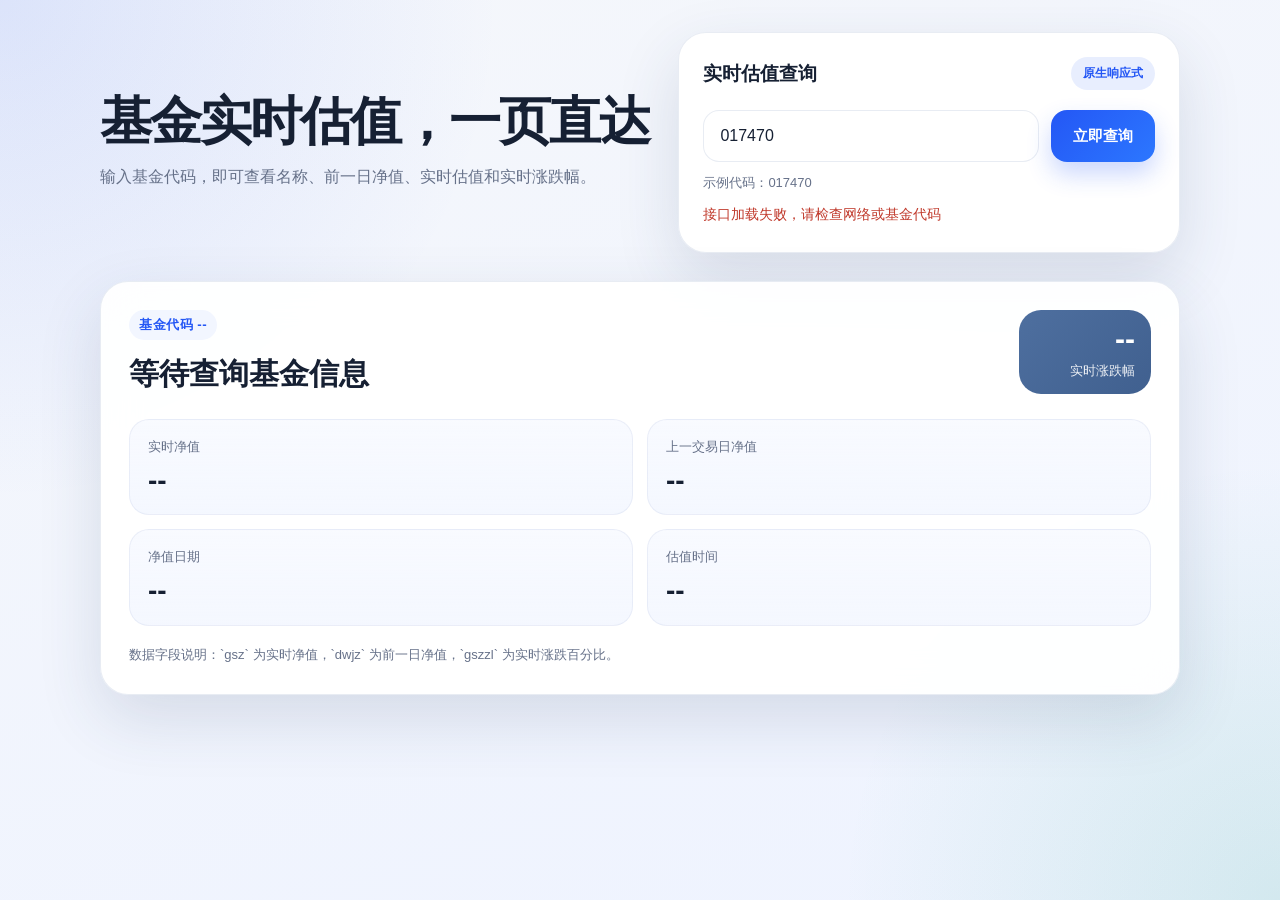
==== index.html @ 4433b3a1 "first commit" ====
<!DOCTYPE html>
<html lang="zh-CN">

<head>
  <meta charset="UTF-8">
  <meta name="viewport" content="width=device-width, initial-scale=1.0, viewport-fit=cover">
  <title>基金实时估值</title>
  <style>
    :root {
      --bg-start: #f5f7fb;
      --bg-end: #eef3ff;
      --card-bg: rgba(255, 255, 255, 0.94);
      --text-main: #162033;
      --text-sub: #667189;
      --border: rgba(130, 150, 190, 0.18);
      --shadow: 0 24px 64px rgba(42, 63, 102, 0.14);
      --rise: #dc3e3e;
      --fall: #0f9d7a;
      --neutral: #40608f;
      --accent: #2457f5;
      --accent-soft: rgba(36, 87, 245, 0.1);
    }

    * {
      box-sizing: border-box;
    }

    body {
      margin: 0;
      min-height: 100vh;
      font-family: "PingFang SC", "Hiragino Sans GB", "Microsoft YaHei", sans-serif;
      color: var(--text-main);
      background:
        radial-gradient(circle at top left, rgba(36, 87, 245, 0.12), transparent 32%),
        radial-gradient(circle at bottom right, rgba(15, 157, 122, 0.12), transparent 28%),
        linear-gradient(160deg, var(--bg-start), var(--bg-end));
    }

    .page {
      width: min(100%, 1120px);
      margin: 0 auto;
      padding: 32px 20px 48px;
    }

    .hero {
      display: grid;
      gap: 24px;
      align-items: center;
      grid-template-columns: 1.05fr 0.95fr;
    }

    .hero-copy h1 {
      margin: 0 0 14px;
      font-size: clamp(30px, 5vw, 52px);
      line-height: 1.08;
      letter-spacing: -0.04em;
    }

    .hero-copy p {
      margin: 0;
      max-width: 560px;
      font-size: 16px;
      line-height: 1.8;
      color: var(--text-sub);
    }

    .panel {
      background: var(--card-bg);
      border: 1px solid var(--border);
      border-radius: 28px;
      box-shadow: var(--shadow);
      backdrop-filter: blur(18px);
    }

    .search-panel {
      padding: 24px;
    }

    .search-header {
      display: flex;
      justify-content: space-between;
      gap: 12px;
      margin-bottom: 20px;
      align-items: center;
    }

    .search-header strong {
      display: block;
      font-size: 19px;
    }

    .search-header span {
      color: var(--text-sub);
      font-size: 13px;
    }

    .badge {
      padding: 8px 12px;
      border-radius: 999px;
      background: var(--accent-soft);
      color: var(--accent);
      font-size: 12px;
      font-weight: 600;
      white-space: nowrap;
    }

    .search-box {
      display: grid;
      grid-template-columns: minmax(0, 1fr) auto;
      gap: 12px;
    }

    .search-box input {
      width: 100%;
      height: 52px;
      padding: 0 16px;
      border-radius: 16px;
      border: 1px solid var(--border);
      background: #fff;
      font-size: 16px;
      color: var(--text-main);
      outline: none;
      transition: border-color 0.2s ease, box-shadow 0.2s ease;
    }

    .search-box input:focus {
      border-color: rgba(36, 87, 245, 0.5);
      box-shadow: 0 0 0 4px rgba(36, 87, 245, 0.08);
    }

    .search-box button {
      height: 52px;
      padding: 0 22px;
      border: 0;
      border-radius: 16px;
      background: linear-gradient(135deg, #2457f5, #2c77ff);
      color: #fff;
      font-size: 15px;
      font-weight: 600;
      cursor: pointer;
      transition: transform 0.2s ease, box-shadow 0.2s ease, opacity 0.2s ease;
      box-shadow: 0 12px 24px rgba(36, 87, 245, 0.24);
    }

    .search-box button:hover {
      transform: translateY(-1px);
    }

    .search-box button:disabled {
      opacity: 0.7;
      cursor: wait;
      transform: none;
    }

    .hint-row {
      display: flex;
      justify-content: space-between;
      gap: 10px;
      margin-top: 12px;
      font-size: 13px;
      color: var(--text-sub);
      flex-wrap: wrap;
    }

    .quote-card {
      margin-top: 28px;
      padding: 28px;
    }

    .quote-top {
      display: flex;
      justify-content: space-between;
      gap: 16px;
      align-items: flex-start;
      margin-bottom: 24px;
    }

    .fund-meta small {
      display: inline-block;
      padding: 6px 10px;
      border-radius: 999px;
      background: #f2f6ff;
      color: var(--accent);
      font-weight: 600;
      letter-spacing: 0.04em;
    }

    .fund-meta h2 {
      margin: 14px 0 0;
      font-size: clamp(22px, 4vw, 30px);
      line-height: 1.35;
    }

    .change-pill {
      min-width: 132px;
      padding: 14px 16px;
      border-radius: 22px;
      text-align: right;
      color: #fff;
      background: var(--neutral);
    }

    .change-pill strong {
      display: block;
      font-size: 30px;
      line-height: 1;
    }

    .change-pill span {
      display: block;
      margin-top: 8px;
      font-size: 13px;
      opacity: 0.9;
    }

    .metrics {
      display: grid;
      grid-template-columns: repeat(2, minmax(0, 1fr));
      gap: 14px;
    }

    .metric {
      padding: 18px;
      border-radius: 20px;
      background: linear-gradient(180deg, rgba(248, 250, 255, 0.96), rgba(242, 246, 255, 0.82));
      border: 1px solid rgba(151, 170, 208, 0.15);
    }

    .metric span {
      display: block;
      margin-bottom: 10px;
      font-size: 13px;
      color: var(--text-sub);
    }

    .metric strong {
      font-size: clamp(22px, 3vw, 28px);
      line-height: 1.1;
    }

    .footer-note {
      margin-top: 18px;
      font-size: 13px;
      color: var(--text-sub);
      line-height: 1.7;
    }

    .status {
      min-height: 22px;
      margin-top: 14px;
      font-size: 14px;
      color: var(--text-sub);
    }

    .status.error {
      color: #c0392b;
    }

    .rise {
      background: linear-gradient(135deg, #ff6a4d, #dc3e3e);
    }

    .fall {
      background: linear-gradient(135deg, #12b886, #0f9d7a);
    }

    .neutral {
      background: linear-gradient(135deg, #4e6f9f, #40608f);
    }

    @media (max-width: 860px) {
      .page {
        padding: 22px 16px 36px;
      }

      .hero {
        grid-template-columns: 1fr;
      }

      .search-panel,
      .quote-card {
        border-radius: 24px;
      }
    }

    @media (max-width: 560px) {

      .search-panel,
      .quote-card {
        padding: 18px;
      }

      .search-box {
        grid-template-columns: 1fr;
      }

      .search-box button {
        width: 100%;
      }

      .quote-top,
      .metrics {
        grid-template-columns: 1fr;
        display: grid;
      }

      .change-pill {
        min-width: auto;
        text-align: left;
      }

      .hint-row {
        font-size: 12px;
      }
    }
  </style>
</head>

<body>
  <main class="page">
    <section class="hero">
      <div class="hero-copy">
        <h1>基金实时估值，一页直达</h1>
        <p>输入基金代码，即可查看名称、前一日净值、实时估值和实时涨跌幅。</p>
      </div>

      <div class="panel search-panel">
        <div class="search-header">
          <div>
            <strong>实时估值查询</strong>
            <!-- <span>支持东方财富 JSONP 接口格式</span> -->
          </div>
          <div class="badge">原生响应式</div>
        </div>

        <form id="fund-form" class="search-box">
          <input id="fund-code" name="fund-code" type="text" inputmode="numeric" maxlength="6" placeholder="请输入 6 位基金代码"
            value="017470" autocomplete="off">
          <button id="query-btn" type="submit">立即查询</button>
        </form>

        <div class="hint-row">
          <span>示例代码：017470</span>
          <!-- <span>移动端与桌面端自适应布局</span> -->
        </div>

        <div id="status" class="status">页面已就绪，点击“立即查询”获取估值。</div>
      </div>
    </section>

    <section class="panel quote-card">
      <div class="quote-top">
        <div class="fund-meta">
          <small id="fund-code-label">基金代码 --</small>
          <h2 id="fund-name">等待查询基金信息</h2>
        </div>
        <div id="change-pill" class="change-pill neutral">
          <strong id="fund-rate">--</strong>
          <span>实时涨跌幅</span>
        </div>
      </div>

      <div class="metrics">
        <div class="metric">
          <span>实时净值</span>
          <strong id="fund-gsz">--</strong>
        </div>
        <div class="metric">
          <span>上一交易日净值</span>
          <strong id="fund-dwjz">--</strong>
        </div>
        <div class="metric">
          <span>净值日期</span>
          <strong id="fund-jzrq">--</strong>
        </div>
        <div class="metric">
          <span>估值时间</span>
          <strong id="fund-gztime">--</strong>
        </div>
      </div>

      <div class="footer-note">
        数据字段说明：`gsz` 为实时净值，`dwjz` 为前一日净值，`gszzl` 为实时涨跌百分比。
      </div>
    </section>
  </main>

  <script>
    (function () {
      var apiBase = "https://fundgz.1234567.com.cn/js/";
      var form = document.getElementById("fund-form");
      var fundCodeInput = document.getElementById("fund-code");
      var queryBtn = document.getElementById("query-btn");
      var statusEl = document.getElementById("status");
      var codeLabelEl = document.getElementById("fund-code-label");
      var nameEl = document.getElementById("fund-name");
      var rateEl = document.getElementById("fund-rate");
      var gszEl = document.getElementById("fund-gsz");
      var dwjzEl = document.getElementById("fund-dwjz");
      var jzrqEl = document.getElementById("fund-jzrq");
      var gztimeEl = document.getElementById("fund-gztime");
      var changePillEl = document.getElementById("change-pill");

      function setLoading(isLoading, text) {
        queryBtn.disabled = isLoading;
        queryBtn.textContent = isLoading ? "查询中..." : "立即查询";
        statusEl.className = "status";
        statusEl.textContent = text || "";
      }

      function setError(message) {
        statusEl.className = "status error";
        statusEl.textContent = message;
      }

      function formatRate(value) {
        var num = Number(value);
        if (!isFinite(num)) {
          return "--";
        }
        var sign = num > 0 ? "+" : "";
        return sign + num.toFixed(2) + "%";
      }

      function setTrend(rateValue) {
        var num = Number(rateValue);
        changePillEl.className = "change-pill neutral";
        if (num > 0) {
          changePillEl.className = "change-pill rise";
        } else if (num < 0) {
          changePillEl.className = "change-pill fall";
        }
      }

      function renderFund(data) {
        codeLabelEl.textContent = "基金代码 " + (data.fundcode || "--");
        nameEl.textContent = data.name || "暂无基金名称";
        rateEl.textContent = formatRate(data.gszzl);
        gszEl.textContent = data.gsz || "--";
        dwjzEl.textContent = data.dwjz || "--";
        jzrqEl.textContent = data.jzrq || "--";
        gztimeEl.textContent = data.gztime || "--";
        setTrend(data.gszzl);
      }

      var activeScript = null;
      var activeTimeoutId = null;
      var pendingResolve = null;
      var pendingReject = null;

      function cleanupPending() {
        if (activeTimeoutId) {
          clearTimeout(activeTimeoutId);
          activeTimeoutId = null;
        }
        if (activeScript && activeScript.parentNode) {
          activeScript.parentNode.removeChild(activeScript);
        }
        activeScript = null;
        pendingResolve = null;
        pendingReject = null;
      }

      window.jsonpgz = function (payload) {
        if (typeof pendingResolve === "function") {
          var resolve = pendingResolve;
          cleanupPending();
          resolve(payload || {});
        }
      };

      function fetchFundInfo(code) {
        return new Promise(function (resolve, reject) {
          var script = document.createElement("script");

          if (typeof pendingReject === "function") {
            pendingReject(new Error("上一次请求已取消"));
          }
          cleanupPending();

          pendingResolve = resolve;
          pendingReject = reject;
          activeScript = script;

          activeTimeoutId = window.setTimeout(function () {
            cleanupPending();
            reject(new Error("请求超时，请稍后重试"));
          }, 12000);

          script.onerror = function () {
            cleanupPending();
            reject(new Error("接口加载失败，请检查网络或基金代码"));
          };

          script.src = apiBase + encodeURIComponent(code) + ".js?rt=" + Date.now();
          document.body.appendChild(script);
        });
      }

      async function handleQuery(code) {
        if (!/^\d{6}$/.test(code)) {
          setError("请输入 6 位基金代码");
          return;
        }

        setLoading(true, "正在拉取基金实时估值...");

        try {
          var data = await fetchFundInfo(code);
          if (!data || !data.fundcode) {
            throw new Error("未获取到有效基金数据");
          }
          renderFund(data);
          setLoading(false, "查询成功，数据已更新。");
        } catch (error) {
          setLoading(false, "");
          setError(error.message || "查询失败，请稍后再试");
        }
      }

      form.addEventListener("submit", function (event) {
        event.preventDefault();
        handleQuery(fundCodeInput.value.trim());
      });

      handleQuery(fundCodeInput.value.trim());
    })();
  </script>
</body>

</html>
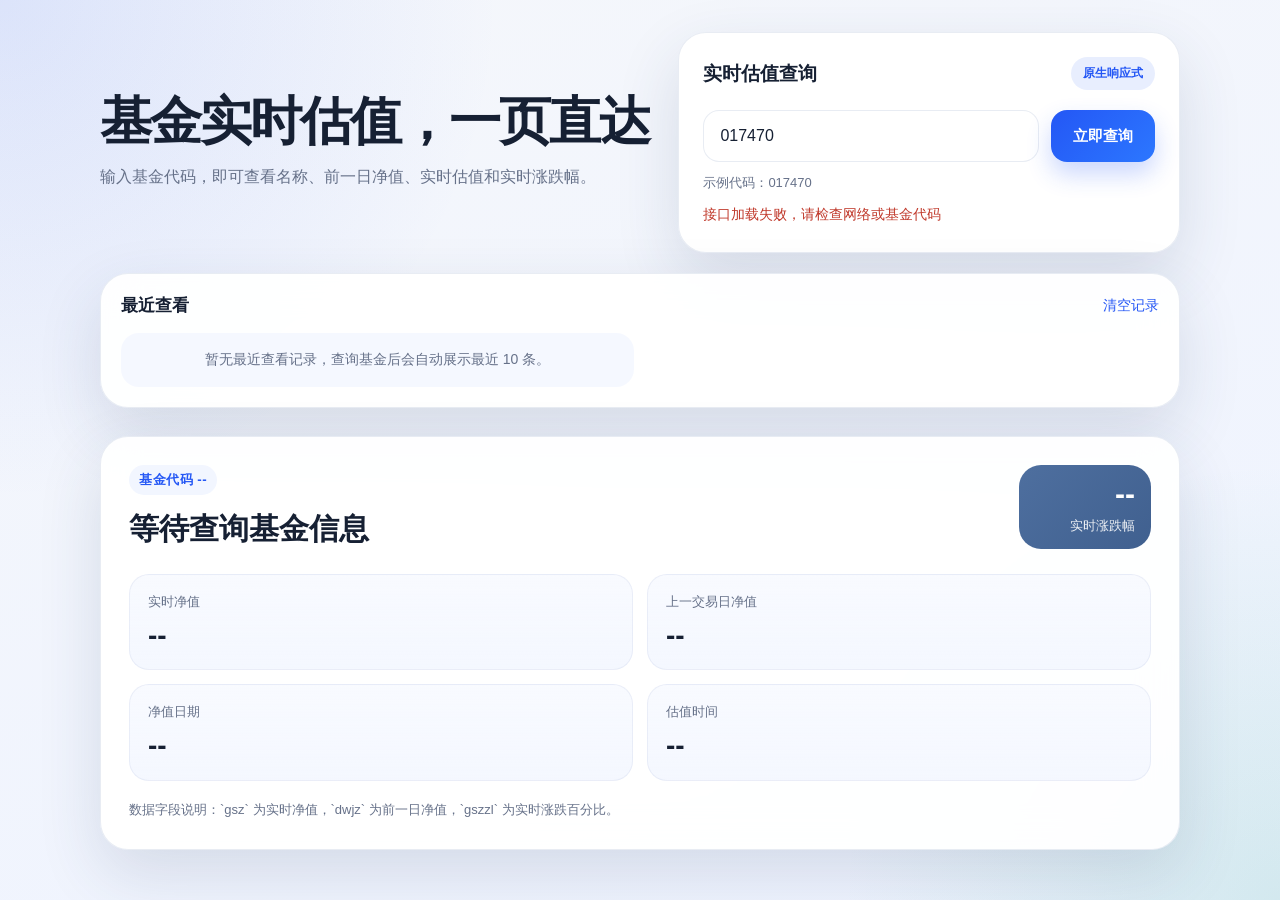
==== commit cd5f0953: "feat: add recent fund search history" ====
--- a/index.html
+++ b/index.html
@@ -256,6 +256,89 @@
       color: #c0392b;
     }
 
+    .history-card {
+      margin-top: 20px;
+      padding: 20px;
+    }
+
+    .history-head {
+      display: flex;
+      justify-content: space-between;
+      align-items: center;
+      gap: 12px;
+      margin-bottom: 16px;
+    }
+
+    .history-head strong {
+      font-size: 17px;
+    }
+
+    .history-head button {
+      border: 0;
+      background: transparent;
+      color: var(--accent);
+      font-size: 14px;
+      cursor: pointer;
+      padding: 0;
+    }
+
+    .history-list {
+      display: grid;
+      grid-template-columns: repeat(2, minmax(0, 1fr));
+      gap: 12px;
+    }
+
+    .history-item {
+      width: 100%;
+      padding: 14px 16px;
+      border: 1px solid rgba(151, 170, 208, 0.18);
+      border-radius: 18px;
+      background: linear-gradient(180deg, rgba(248, 250, 255, 0.96), rgba(242, 246, 255, 0.84));
+      text-align: left;
+      cursor: pointer;
+      transition: transform 0.2s ease, border-color 0.2s ease, box-shadow 0.2s ease;
+    }
+
+    .history-item:hover {
+      transform: translateY(-1px);
+      border-color: rgba(36, 87, 245, 0.22);
+      box-shadow: 0 12px 24px rgba(42, 63, 102, 0.08);
+    }
+
+    .history-item-code,
+    .history-item-name,
+    .history-item-meta {
+      display: block;
+    }
+
+    .history-item-code {
+      font-size: 13px;
+      font-weight: 600;
+      color: var(--accent);
+    }
+
+    .history-item-name {
+      margin-top: 8px;
+      font-size: 14px;
+      line-height: 1.5;
+      color: var(--text-main);
+    }
+
+    .history-item-meta {
+      margin-top: 10px;
+      font-size: 12px;
+      color: var(--text-sub);
+    }
+
+    .history-empty {
+      padding: 18px;
+      border-radius: 18px;
+      background: rgba(242, 246, 255, 0.72);
+      color: var(--text-sub);
+      font-size: 14px;
+      text-align: center;
+    }
+
     .rise {
       background: linear-gradient(135deg, #ff6a4d, #dc3e3e);
     }
@@ -302,6 +385,10 @@
       .metrics {
         grid-template-columns: 1fr;
         display: grid;
+      }
+
+      .history-list {
+        grid-template-columns: 1fr;
       }
 
       .change-pill {
@@ -346,6 +433,14 @@
 
         <div id="status" class="status">页面已就绪，点击“立即查询”获取估值。</div>
       </div>
+    </section>
+
+    <section class="panel history-card">
+      <div class="history-head">
+        <strong>最近查看</strong>
+        <button id="clear-history-btn" type="button">清空记录</button>
+      </div>
+      <div id="history-list" class="history-list"></div>
     </section>
 
     <section class="panel quote-card">
@@ -391,6 +486,8 @@
       var form = document.getElementById("fund-form");
       var fundCodeInput = document.getElementById("fund-code");
       var queryBtn = document.getElementById("query-btn");
+      var historyListEl = document.getElementById("history-list");
+      var clearHistoryBtn = document.getElementById("clear-history-btn");
       var statusEl = document.getElementById("status");
       var codeLabelEl = document.getElementById("fund-code-label");
       var nameEl = document.getElementById("fund-name");
@@ -400,6 +497,64 @@
       var jzrqEl = document.getElementById("fund-jzrq");
       var gztimeEl = document.getElementById("fund-gztime");
       var changePillEl = document.getElementById("change-pill");
+      var storageKey = "fund_recent_history_v1";
+      var historyLimit = 10;
+
+      function readHistory() {
+        try {
+          var raw = window.localStorage.getItem(storageKey);
+          var parsed = raw ? JSON.parse(raw) : [];
+          return Array.isArray(parsed) ? parsed : [];
+        } catch (error) {
+          return [];
+        }
+      }
+
+      function writeHistory(history) {
+        try {
+          window.localStorage.setItem(storageKey, JSON.stringify(history));
+        } catch (error) {
+          // 忽略本地存储异常，避免影响主流程
+        }
+      }
+
+      function renderHistory() {
+        var history = readHistory();
+
+        if (!history.length) {
+          historyListEl.innerHTML = '<div class="history-empty">暂无最近查看记录，查询基金后会自动展示最近 10 条。</div>';
+          return;
+        }
+
+        historyListEl.innerHTML = history.map(function (item) {
+          var rateText = formatRate(item.gszzl);
+          var viewedAt = item.viewedAt || "";
+          return ''
+            + '<button class="history-item" type="button" data-code="' + item.fundcode + '">'
+            + '<span class="history-item-code">基金代码 ' + item.fundcode + '</span>'
+            + '<span class="history-item-name">' + (item.name || "暂无基金名称") + '</span>'
+            + '<span class="history-item-meta">最新估值 ' + (item.gsz || "--") + ' / 涨跌幅 ' + rateText + '</span>'
+            + '<span class="history-item-meta">查看时间 ' + viewedAt + '</span>'
+            + '</button>';
+        }).join("");
+      }
+
+      function saveHistory(data) {
+        var history = readHistory().filter(function (item) {
+          return item.fundcode !== data.fundcode;
+        });
+
+        history.unshift({
+          fundcode: data.fundcode,
+          name: data.name || "",
+          gsz: data.gsz || "",
+          gszzl: data.gszzl || "",
+          viewedAt: data.gztime || new Date().toLocaleString()
+        });
+
+        writeHistory(history.slice(0, historyLimit));
+        renderHistory();
+      }
 
       function setLoading(isLoading, text) {
         queryBtn.disabled = isLoading;
@@ -511,6 +666,7 @@
             throw new Error("未获取到有效基金数据");
           }
           renderFund(data);
+          saveHistory(data);
           setLoading(false, "查询成功，数据已更新。");
         } catch (error) {
           setLoading(false, "");
@@ -523,9 +679,27 @@
         handleQuery(fundCodeInput.value.trim());
       });
 
+      historyListEl.addEventListener("click", function (event) {
+        var target = event.target.closest("[data-code]");
+        if (!target) {
+          return;
+        }
+        var code = target.getAttribute("data-code") || "";
+        fundCodeInput.value = code;
+        handleQuery(code);
+      });
+
+      clearHistoryBtn.addEventListener("click", function () {
+        writeHistory([]);
+        renderHistory();
+        statusEl.className = "status";
+        statusEl.textContent = "最近查看记录已清空。";
+      });
+
+      renderHistory();
       handleQuery(fundCodeInput.value.trim());
     })();
   </script>
 </body>
 
-</html>+</html>
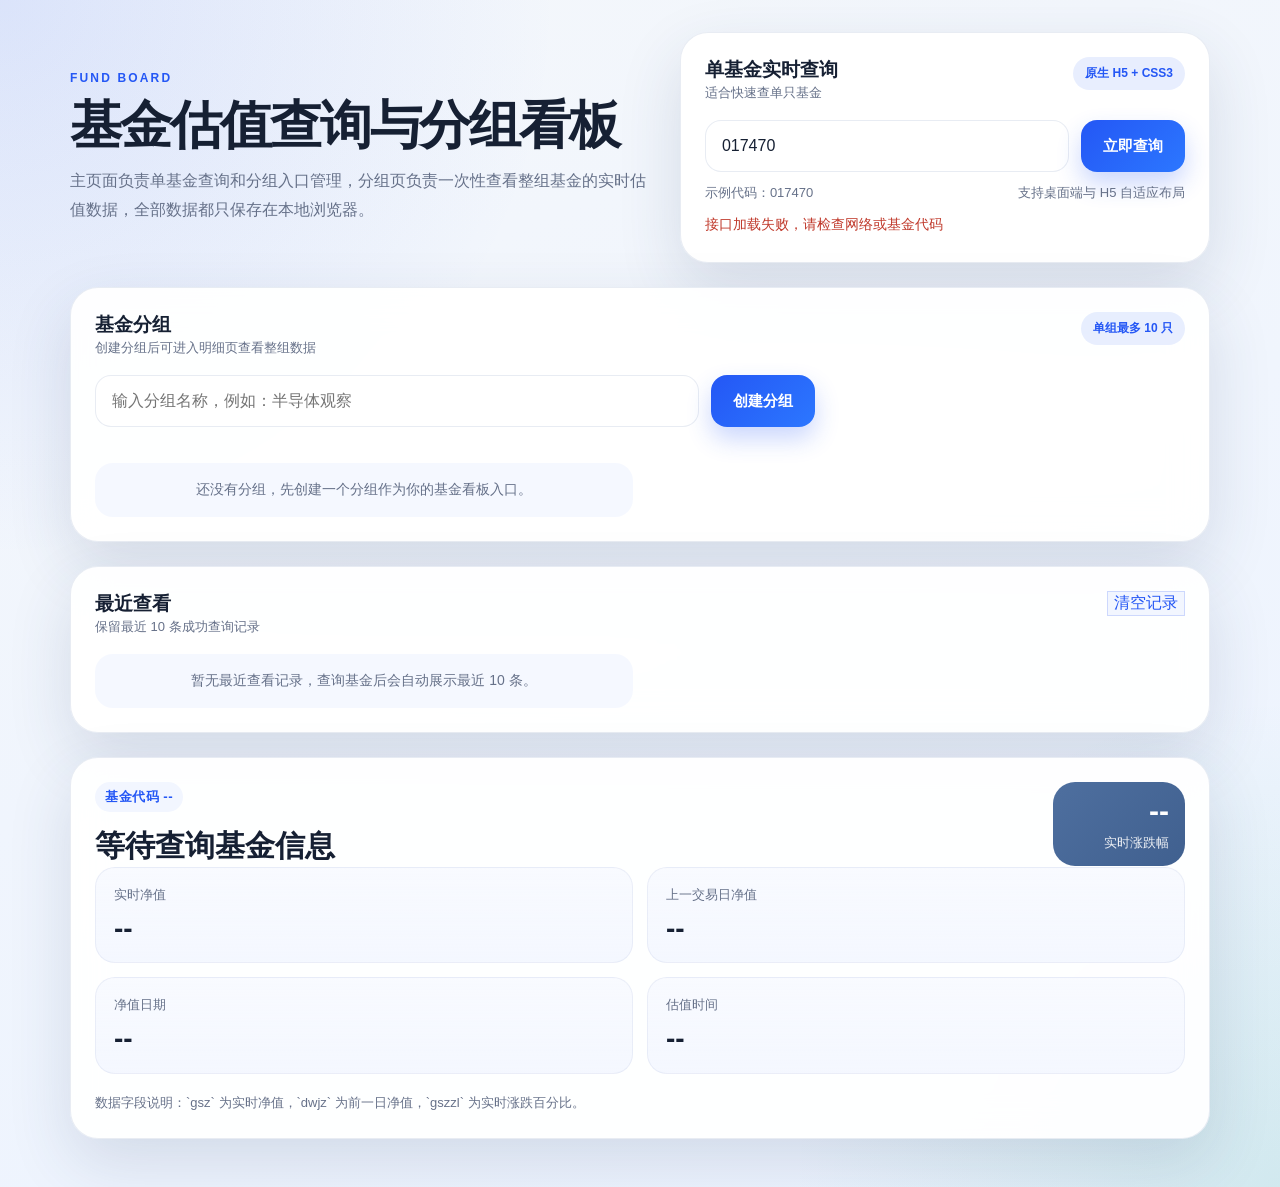
==== commit bab202d4: "feat: add local fund group pages" ====
--- a/index.html
+++ b/index.html
@@ -1,444 +1,68 @@
 <!DOCTYPE html>
 <html lang="zh-CN">
-
 <head>
   <meta charset="UTF-8">
   <meta name="viewport" content="width=device-width, initial-scale=1.0, viewport-fit=cover">
   <title>基金实时估值</title>
-  <style>
-    :root {
-      --bg-start: #f5f7fb;
-      --bg-end: #eef3ff;
-      --card-bg: rgba(255, 255, 255, 0.94);
-      --text-main: #162033;
-      --text-sub: #667189;
-      --border: rgba(130, 150, 190, 0.18);
-      --shadow: 0 24px 64px rgba(42, 63, 102, 0.14);
-      --rise: #dc3e3e;
-      --fall: #0f9d7a;
-      --neutral: #40608f;
-      --accent: #2457f5;
-      --accent-soft: rgba(36, 87, 245, 0.1);
-    }
-
-    * {
-      box-sizing: border-box;
-    }
-
-    body {
-      margin: 0;
-      min-height: 100vh;
-      font-family: "PingFang SC", "Hiragino Sans GB", "Microsoft YaHei", sans-serif;
-      color: var(--text-main);
-      background:
-        radial-gradient(circle at top left, rgba(36, 87, 245, 0.12), transparent 32%),
-        radial-gradient(circle at bottom right, rgba(15, 157, 122, 0.12), transparent 28%),
-        linear-gradient(160deg, var(--bg-start), var(--bg-end));
-    }
-
-    .page {
-      width: min(100%, 1120px);
-      margin: 0 auto;
-      padding: 32px 20px 48px;
-    }
-
-    .hero {
-      display: grid;
-      gap: 24px;
-      align-items: center;
-      grid-template-columns: 1.05fr 0.95fr;
-    }
-
-    .hero-copy h1 {
-      margin: 0 0 14px;
-      font-size: clamp(30px, 5vw, 52px);
-      line-height: 1.08;
-      letter-spacing: -0.04em;
-    }
-
-    .hero-copy p {
-      margin: 0;
-      max-width: 560px;
-      font-size: 16px;
-      line-height: 1.8;
-      color: var(--text-sub);
-    }
-
-    .panel {
-      background: var(--card-bg);
-      border: 1px solid var(--border);
-      border-radius: 28px;
-      box-shadow: var(--shadow);
-      backdrop-filter: blur(18px);
-    }
-
-    .search-panel {
-      padding: 24px;
-    }
-
-    .search-header {
-      display: flex;
-      justify-content: space-between;
-      gap: 12px;
-      margin-bottom: 20px;
-      align-items: center;
-    }
-
-    .search-header strong {
-      display: block;
-      font-size: 19px;
-    }
-
-    .search-header span {
-      color: var(--text-sub);
-      font-size: 13px;
-    }
-
-    .badge {
-      padding: 8px 12px;
-      border-radius: 999px;
-      background: var(--accent-soft);
-      color: var(--accent);
-      font-size: 12px;
-      font-weight: 600;
-      white-space: nowrap;
-    }
-
-    .search-box {
-      display: grid;
-      grid-template-columns: minmax(0, 1fr) auto;
-      gap: 12px;
-    }
-
-    .search-box input {
-      width: 100%;
-      height: 52px;
-      padding: 0 16px;
-      border-radius: 16px;
-      border: 1px solid var(--border);
-      background: #fff;
-      font-size: 16px;
-      color: var(--text-main);
-      outline: none;
-      transition: border-color 0.2s ease, box-shadow 0.2s ease;
-    }
-
-    .search-box input:focus {
-      border-color: rgba(36, 87, 245, 0.5);
-      box-shadow: 0 0 0 4px rgba(36, 87, 245, 0.08);
-    }
-
-    .search-box button {
-      height: 52px;
-      padding: 0 22px;
-      border: 0;
-      border-radius: 16px;
-      background: linear-gradient(135deg, #2457f5, #2c77ff);
-      color: #fff;
-      font-size: 15px;
-      font-weight: 600;
-      cursor: pointer;
-      transition: transform 0.2s ease, box-shadow 0.2s ease, opacity 0.2s ease;
-      box-shadow: 0 12px 24px rgba(36, 87, 245, 0.24);
-    }
-
-    .search-box button:hover {
-      transform: translateY(-1px);
-    }
-
-    .search-box button:disabled {
-      opacity: 0.7;
-      cursor: wait;
-      transform: none;
-    }
-
-    .hint-row {
-      display: flex;
-      justify-content: space-between;
-      gap: 10px;
-      margin-top: 12px;
-      font-size: 13px;
-      color: var(--text-sub);
-      flex-wrap: wrap;
-    }
-
-    .quote-card {
-      margin-top: 28px;
-      padding: 28px;
-    }
-
-    .quote-top {
-      display: flex;
-      justify-content: space-between;
-      gap: 16px;
-      align-items: flex-start;
-      margin-bottom: 24px;
-    }
-
-    .fund-meta small {
-      display: inline-block;
-      padding: 6px 10px;
-      border-radius: 999px;
-      background: #f2f6ff;
-      color: var(--accent);
-      font-weight: 600;
-      letter-spacing: 0.04em;
-    }
-
-    .fund-meta h2 {
-      margin: 14px 0 0;
-      font-size: clamp(22px, 4vw, 30px);
-      line-height: 1.35;
-    }
-
-    .change-pill {
-      min-width: 132px;
-      padding: 14px 16px;
-      border-radius: 22px;
-      text-align: right;
-      color: #fff;
-      background: var(--neutral);
-    }
-
-    .change-pill strong {
-      display: block;
-      font-size: 30px;
-      line-height: 1;
-    }
-
-    .change-pill span {
-      display: block;
-      margin-top: 8px;
-      font-size: 13px;
-      opacity: 0.9;
-    }
-
-    .metrics {
-      display: grid;
-      grid-template-columns: repeat(2, minmax(0, 1fr));
-      gap: 14px;
-    }
-
-    .metric {
-      padding: 18px;
-      border-radius: 20px;
-      background: linear-gradient(180deg, rgba(248, 250, 255, 0.96), rgba(242, 246, 255, 0.82));
-      border: 1px solid rgba(151, 170, 208, 0.15);
-    }
-
-    .metric span {
-      display: block;
-      margin-bottom: 10px;
-      font-size: 13px;
-      color: var(--text-sub);
-    }
-
-    .metric strong {
-      font-size: clamp(22px, 3vw, 28px);
-      line-height: 1.1;
-    }
-
-    .footer-note {
-      margin-top: 18px;
-      font-size: 13px;
-      color: var(--text-sub);
-      line-height: 1.7;
-    }
-
-    .status {
-      min-height: 22px;
-      margin-top: 14px;
-      font-size: 14px;
-      color: var(--text-sub);
-    }
-
-    .status.error {
-      color: #c0392b;
-    }
-
-    .history-card {
-      margin-top: 20px;
-      padding: 20px;
-    }
-
-    .history-head {
-      display: flex;
-      justify-content: space-between;
-      align-items: center;
-      gap: 12px;
-      margin-bottom: 16px;
-    }
-
-    .history-head strong {
-      font-size: 17px;
-    }
-
-    .history-head button {
-      border: 0;
-      background: transparent;
-      color: var(--accent);
-      font-size: 14px;
-      cursor: pointer;
-      padding: 0;
-    }
-
-    .history-list {
-      display: grid;
-      grid-template-columns: repeat(2, minmax(0, 1fr));
-      gap: 12px;
-    }
-
-    .history-item {
-      width: 100%;
-      padding: 14px 16px;
-      border: 1px solid rgba(151, 170, 208, 0.18);
-      border-radius: 18px;
-      background: linear-gradient(180deg, rgba(248, 250, 255, 0.96), rgba(242, 246, 255, 0.84));
-      text-align: left;
-      cursor: pointer;
-      transition: transform 0.2s ease, border-color 0.2s ease, box-shadow 0.2s ease;
-    }
-
-    .history-item:hover {
-      transform: translateY(-1px);
-      border-color: rgba(36, 87, 245, 0.22);
-      box-shadow: 0 12px 24px rgba(42, 63, 102, 0.08);
-    }
-
-    .history-item-code,
-    .history-item-name,
-    .history-item-meta {
-      display: block;
-    }
-
-    .history-item-code {
-      font-size: 13px;
-      font-weight: 600;
-      color: var(--accent);
-    }
-
-    .history-item-name {
-      margin-top: 8px;
-      font-size: 14px;
-      line-height: 1.5;
-      color: var(--text-main);
-    }
-
-    .history-item-meta {
-      margin-top: 10px;
-      font-size: 12px;
-      color: var(--text-sub);
-    }
-
-    .history-empty {
-      padding: 18px;
-      border-radius: 18px;
-      background: rgba(242, 246, 255, 0.72);
-      color: var(--text-sub);
-      font-size: 14px;
-      text-align: center;
-    }
-
-    .rise {
-      background: linear-gradient(135deg, #ff6a4d, #dc3e3e);
-    }
-
-    .fall {
-      background: linear-gradient(135deg, #12b886, #0f9d7a);
-    }
-
-    .neutral {
-      background: linear-gradient(135deg, #4e6f9f, #40608f);
-    }
-
-    @media (max-width: 860px) {
-      .page {
-        padding: 22px 16px 36px;
-      }
-
-      .hero {
-        grid-template-columns: 1fr;
-      }
-
-      .search-panel,
-      .quote-card {
-        border-radius: 24px;
-      }
-    }
-
-    @media (max-width: 560px) {
-
-      .search-panel,
-      .quote-card {
-        padding: 18px;
-      }
-
-      .search-box {
-        grid-template-columns: 1fr;
-      }
-
-      .search-box button {
-        width: 100%;
-      }
-
-      .quote-top,
-      .metrics {
-        grid-template-columns: 1fr;
-        display: grid;
-      }
-
-      .history-list {
-        grid-template-columns: 1fr;
-      }
-
-      .change-pill {
-        min-width: auto;
-        text-align: left;
-      }
-
-      .hint-row {
-        font-size: 12px;
-      }
-    }
-  </style>
+  <link rel="stylesheet" href="./assets/app.css">
 </head>
-
 <body>
   <main class="page">
     <section class="hero">
       <div class="hero-copy">
-        <h1>基金实时估值，一页直达</h1>
-        <p>输入基金代码，即可查看名称、前一日净值、实时估值和实时涨跌幅。</p>
-      </div>
-
-      <div class="panel search-panel">
-        <div class="search-header">
+        <p class="eyebrow">Fund Board</p>
+        <h1>基金估值查询与分组看板</h1>
+        <p>主页面负责单基金查询和分组入口管理，分组页负责一次性查看整组基金的实时估值数据，全部数据都只保存在本地浏览器。</p>
+      </div>
+
+      <section class="panel search-panel">
+        <div class="section-head">
           <div>
-            <strong>实时估值查询</strong>
-            <!-- <span>支持东方财富 JSONP 接口格式</span> -->
+            <strong>单基金实时查询</strong>
+            <span>适合快速查单只基金</span>
           </div>
-          <div class="badge">原生响应式</div>
+          <div class="badge">原生 H5 + CSS3</div>
         </div>
 
         <form id="fund-form" class="search-box">
-          <input id="fund-code" name="fund-code" type="text" inputmode="numeric" maxlength="6" placeholder="请输入 6 位基金代码"
-            value="017470" autocomplete="off">
+          <input id="fund-code" name="fund-code" type="text" inputmode="numeric" maxlength="6" placeholder="请输入 6 位基金代码" value="017470" autocomplete="off">
           <button id="query-btn" type="submit">立即查询</button>
         </form>
 
         <div class="hint-row">
           <span>示例代码：017470</span>
-          <!-- <span>移动端与桌面端自适应布局</span> -->
+          <span>支持桌面端与 H5 自适应布局</span>
         </div>
 
         <div id="status" class="status">页面已就绪，点击“立即查询”获取估值。</div>
-      </div>
+      </section>
+    </section>
+
+    <section class="panel groups-panel">
+      <div class="section-head">
+        <div>
+          <strong>基金分组</strong>
+          <span>创建分组后可进入明细页查看整组数据</span>
+        </div>
+        <div class="badge">单组最多 10 只</div>
+      </div>
+
+      <form id="group-form" class="search-box compact">
+        <input id="group-name" name="group-name" type="text" maxlength="20" placeholder="输入分组名称，例如：半导体观察">
+        <button type="submit">创建分组</button>
+      </form>
+
+      <div id="group-status" class="status"></div>
+      <div id="group-list" class="group-grid"></div>
     </section>
 
     <section class="panel history-card">
-      <div class="history-head">
-        <strong>最近查看</strong>
-        <button id="clear-history-btn" type="button">清空记录</button>
+      <div class="section-head">
+        <div>
+          <strong>最近查看</strong>
+          <span>保留最近 10 条成功查询记录</span>
+        </div>
+        <button id="clear-history-btn" class="ghost-btn" type="button">清空记录</button>
       </div>
       <div id="history-list" class="history-list"></div>
     </section>
@@ -480,14 +104,13 @@
     </section>
   </main>
 
+  <script src="./assets/fund-common.js"></script>
   <script>
     (function () {
-      var apiBase = "https://fundgz.1234567.com.cn/js/";
+      var api = window.FundApp;
       var form = document.getElementById("fund-form");
       var fundCodeInput = document.getElementById("fund-code");
       var queryBtn = document.getElementById("query-btn");
-      var historyListEl = document.getElementById("history-list");
-      var clearHistoryBtn = document.getElementById("clear-history-btn");
       var statusEl = document.getElementById("status");
       var codeLabelEl = document.getElementById("fund-code-label");
       var nameEl = document.getElementById("fund-name");
@@ -497,100 +120,32 @@
       var jzrqEl = document.getElementById("fund-jzrq");
       var gztimeEl = document.getElementById("fund-gztime");
       var changePillEl = document.getElementById("change-pill");
-      var storageKey = "fund_recent_history_v1";
-      var historyLimit = 10;
-
-      function readHistory() {
-        try {
-          var raw = window.localStorage.getItem(storageKey);
-          var parsed = raw ? JSON.parse(raw) : [];
-          return Array.isArray(parsed) ? parsed : [];
-        } catch (error) {
-          return [];
-        }
-      }
-
-      function writeHistory(history) {
-        try {
-          window.localStorage.setItem(storageKey, JSON.stringify(history));
-        } catch (error) {
-          // 忽略本地存储异常，避免影响主流程
-        }
-      }
-
-      function renderHistory() {
-        var history = readHistory();
-
-        if (!history.length) {
-          historyListEl.innerHTML = '<div class="history-empty">暂无最近查看记录，查询基金后会自动展示最近 10 条。</div>';
-          return;
-        }
-
-        historyListEl.innerHTML = history.map(function (item) {
-          var rateText = formatRate(item.gszzl);
-          var viewedAt = item.viewedAt || "";
-          return ''
-            + '<button class="history-item" type="button" data-code="' + item.fundcode + '">'
-            + '<span class="history-item-code">基金代码 ' + item.fundcode + '</span>'
-            + '<span class="history-item-name">' + (item.name || "暂无基金名称") + '</span>'
-            + '<span class="history-item-meta">最新估值 ' + (item.gsz || "--") + ' / 涨跌幅 ' + rateText + '</span>'
-            + '<span class="history-item-meta">查看时间 ' + viewedAt + '</span>'
-            + '</button>';
-        }).join("");
-      }
-
-      function saveHistory(data) {
-        var history = readHistory().filter(function (item) {
-          return item.fundcode !== data.fundcode;
-        });
-
-        history.unshift({
-          fundcode: data.fundcode,
-          name: data.name || "",
-          gsz: data.gsz || "",
-          gszzl: data.gszzl || "",
-          viewedAt: data.gztime || new Date().toLocaleString()
-        });
-
-        writeHistory(history.slice(0, historyLimit));
-        renderHistory();
+      var historyListEl = document.getElementById("history-list");
+      var clearHistoryBtn = document.getElementById("clear-history-btn");
+      var groupForm = document.getElementById("group-form");
+      var groupNameInput = document.getElementById("group-name");
+      var groupListEl = document.getElementById("group-list");
+      var groupStatusEl = document.getElementById("group-status");
+
+      function setStatus(el, message, isError) {
+        el.className = isError ? "status error" : "status";
+        el.textContent = message || "";
       }
 
       function setLoading(isLoading, text) {
         queryBtn.disabled = isLoading;
         queryBtn.textContent = isLoading ? "查询中..." : "立即查询";
-        statusEl.className = "status";
-        statusEl.textContent = text || "";
-      }
-
-      function setError(message) {
-        statusEl.className = "status error";
-        statusEl.textContent = message;
-      }
-
-      function formatRate(value) {
-        var num = Number(value);
-        if (!isFinite(num)) {
-          return "--";
-        }
-        var sign = num > 0 ? "+" : "";
-        return sign + num.toFixed(2) + "%";
+        setStatus(statusEl, text || "", false);
       }
 
       function setTrend(rateValue) {
-        var num = Number(rateValue);
-        changePillEl.className = "change-pill neutral";
-        if (num > 0) {
-          changePillEl.className = "change-pill rise";
-        } else if (num < 0) {
-          changePillEl.className = "change-pill fall";
-        }
+        changePillEl.className = "change-pill " + api.getTrendClass(rateValue);
       }
 
       function renderFund(data) {
         codeLabelEl.textContent = "基金代码 " + (data.fundcode || "--");
         nameEl.textContent = data.name || "暂无基金名称";
-        rateEl.textContent = formatRate(data.gszzl);
+        rateEl.textContent = api.formatRate(data.gszzl);
         gszEl.textContent = data.gsz || "--";
         dwjzEl.textContent = data.dwjz || "--";
         jzrqEl.textContent = data.jzrq || "--";
@@ -598,85 +153,75 @@
         setTrend(data.gszzl);
       }
 
-      var activeScript = null;
-      var activeTimeoutId = null;
-      var pendingResolve = null;
-      var pendingReject = null;
-
-      function cleanupPending() {
-        if (activeTimeoutId) {
-          clearTimeout(activeTimeoutId);
-          activeTimeoutId = null;
-        }
-        if (activeScript && activeScript.parentNode) {
-          activeScript.parentNode.removeChild(activeScript);
-        }
-        activeScript = null;
-        pendingResolve = null;
-        pendingReject = null;
-      }
-
-      window.jsonpgz = function (payload) {
-        if (typeof pendingResolve === "function") {
-          var resolve = pendingResolve;
-          cleanupPending();
-          resolve(payload || {});
-        }
-      };
-
-      function fetchFundInfo(code) {
-        return new Promise(function (resolve, reject) {
-          var script = document.createElement("script");
-
-          if (typeof pendingReject === "function") {
-            pendingReject(new Error("上一次请求已取消"));
-          }
-          cleanupPending();
-
-          pendingResolve = resolve;
-          pendingReject = reject;
-          activeScript = script;
-
-          activeTimeoutId = window.setTimeout(function () {
-            cleanupPending();
-            reject(new Error("请求超时，请稍后重试"));
-          }, 12000);
-
-          script.onerror = function () {
-            cleanupPending();
-            reject(new Error("接口加载失败，请检查网络或基金代码"));
-          };
-
-          script.src = apiBase + encodeURIComponent(code) + ".js?rt=" + Date.now();
-          document.body.appendChild(script);
-        });
-      }
-
-      async function handleQuery(code) {
-        if (!/^\d{6}$/.test(code)) {
-          setError("请输入 6 位基金代码");
+      function renderHistory() {
+        var history = api.readRecentHistory();
+        if (!history.length) {
+          historyListEl.innerHTML = '<div class="history-empty">暂无最近查看记录，查询基金后会自动展示最近 10 条。</div>';
+          return;
+        }
+
+        historyListEl.innerHTML = history.map(function (item) {
+          return ''
+            + '<button class="history-item" type="button" data-code="' + item.fundcode + '">'
+            + '<span class="history-item-code">基金代码 ' + item.fundcode + '</span>'
+            + '<span class="history-item-name">' + (item.name || "暂无基金名称") + '</span>'
+            + '<span class="history-item-meta">最新估值 ' + (item.gsz || "--") + ' / 涨跌幅 ' + api.formatRate(item.gszzl) + '</span>'
+            + '<span class="history-item-meta">查看时间 ' + (item.viewedAt || "--") + '</span>'
+            + '</button>';
+        }).join("");
+      }
+
+      function renderGroups() {
+        var groups = api.readGroups();
+        if (!groups.length) {
+          groupListEl.innerHTML = '<div class="history-empty">还没有分组，先创建一个分组作为你的基金看板入口。</div>';
+          return;
+        }
+
+        groupListEl.innerHTML = groups.map(function (group) {
+          return ''
+            + '<article class="group-card">'
+            + '<div class="group-card-top">'
+            + '<div>'
+            + '<strong>' + group.name + '</strong>'
+            + '<span>' + group.funds.length + '/10 只基金</span>'
+            + '</div>'
+            + '<button class="ghost-btn small" type="button" data-delete-group="' + group.id + '">删除</button>'
+            + '</div>'
+            + '<p>' + (group.funds.length ? group.funds.join(" / ") : "该分组还没有基金代码") + '</p>'
+            + '<a class="primary-link" href="./group-detail.html?groupId=' + encodeURIComponent(group.id) + '">进入分组明细</a>'
+            + '</article>';
+        }).join("");
+      }
+
+      async function handleQuery(rawCode) {
+        var code = api.normalizeFundCode(rawCode);
+        fundCodeInput.value = code;
+
+        if (!code) {
+          setStatus(statusEl, "请输入 6 位基金代码", true);
           return;
         }
 
         setLoading(true, "正在拉取基金实时估值...");
-
         try {
-          var data = await fetchFundInfo(code);
+          var data = await api.fetchFundInfo(code);
           if (!data || !data.fundcode) {
             throw new Error("未获取到有效基金数据");
           }
           renderFund(data);
-          saveHistory(data);
+          api.saveRecentFund(data);
+          renderHistory();
           setLoading(false, "查询成功，数据已更新。");
         } catch (error) {
           setLoading(false, "");
-          setError(error.message || "查询失败，请稍后再试");
+          setStatus(statusEl, error.message || "查询失败，请稍后再试", true);
         }
       }
 
       form.addEventListener("submit", function (event) {
         event.preventDefault();
-        handleQuery(fundCodeInput.value.trim());
+        handleQuery(fundCodeInput.value);
       });
 
       historyListEl.addEventListener("click", function (event) {
@@ -685,21 +230,42 @@
           return;
         }
         var code = target.getAttribute("data-code") || "";
-        fundCodeInput.value = code;
         handleQuery(code);
       });
 
       clearHistoryBtn.addEventListener("click", function () {
-        writeHistory([]);
+        api.clearRecentHistory();
         renderHistory();
-        statusEl.className = "status";
-        statusEl.textContent = "最近查看记录已清空。";
+        setStatus(statusEl, "最近查看记录已清空。", false);
+      });
+
+      groupForm.addEventListener("submit", function (event) {
+        event.preventDefault();
+        var result = api.createGroup(groupNameInput.value);
+        if (!result.ok) {
+          setStatus(groupStatusEl, result.message, true);
+          return;
+        }
+        groupNameInput.value = "";
+        renderGroups();
+        setStatus(groupStatusEl, "分组已创建，点击卡片即可进入明细页。", false);
+      });
+
+      groupListEl.addEventListener("click", function (event) {
+        var deleteButton = event.target.closest("[data-delete-group]");
+        if (!deleteButton) {
+          return;
+        }
+        var groupId = deleteButton.getAttribute("data-delete-group");
+        api.deleteGroup(groupId);
+        renderGroups();
+        setStatus(groupStatusEl, "分组已删除。", false);
       });
 
       renderHistory();
-      handleQuery(fundCodeInput.value.trim());
+      renderGroups();
+      handleQuery(fundCodeInput.value);
     })();
   </script>
 </body>
-
 </html>
--- a/assets/app.css
+++ b/assets/app.css
@@ -0,0 +1,543 @@
+:root {
+  --bg-start: #f4f7fb;
+  --bg-end: #ecf3ff;
+  --card-bg: rgba(255, 255, 255, 0.94);
+  --text-main: #162033;
+  --text-sub: #667189;
+  --border: rgba(130, 150, 190, 0.18);
+  --shadow: 0 24px 64px rgba(42, 63, 102, 0.14);
+  --rise: #dc3e3e;
+  --fall: #0f9d7a;
+  --neutral: #40608f;
+  --accent: #2457f5;
+  --accent-soft: rgba(36, 87, 245, 0.1);
+}
+
+* {
+  box-sizing: border-box;
+}
+
+body {
+  margin: 0;
+  min-height: 100vh;
+  font-family: "PingFang SC", "Hiragino Sans GB", "Microsoft YaHei", sans-serif;
+  color: var(--text-main);
+  background:
+    radial-gradient(circle at top left, rgba(36, 87, 245, 0.12), transparent 32%),
+    radial-gradient(circle at bottom right, rgba(15, 157, 122, 0.12), transparent 28%),
+    linear-gradient(160deg, var(--bg-start), var(--bg-end));
+}
+
+a {
+  color: inherit;
+  text-decoration: none;
+}
+
+button,
+input {
+  font: inherit;
+}
+
+.page {
+  width: min(100%, 1180px);
+  margin: 0 auto;
+  padding: 32px 20px 48px;
+}
+
+.hero {
+  display: grid;
+  grid-template-columns: 1.05fr 0.95fr;
+  gap: 24px;
+  align-items: center;
+}
+
+.eyebrow {
+  margin: 0 0 12px;
+  font-size: 12px;
+  font-weight: 700;
+  letter-spacing: 0.18em;
+  text-transform: uppercase;
+  color: var(--accent);
+}
+
+.hero-copy h1,
+.detail-head h1 {
+  margin: 0 0 14px;
+  font-size: clamp(30px, 5vw, 52px);
+  line-height: 1.08;
+  letter-spacing: -0.04em;
+}
+
+.hero-copy p:last-child,
+.detail-copy {
+  margin: 0;
+  max-width: 640px;
+  font-size: 16px;
+  line-height: 1.8;
+  color: var(--text-sub);
+}
+
+.panel {
+  background: var(--card-bg);
+  border: 1px solid var(--border);
+  border-radius: 28px;
+  box-shadow: var(--shadow);
+  backdrop-filter: blur(18px);
+}
+
+.search-panel,
+.quote-card,
+.history-card,
+.groups-panel,
+.detail-hero {
+  padding: 24px;
+}
+
+.history-card,
+.groups-panel,
+.quote-card {
+  margin-top: 24px;
+}
+
+.section-head,
+.detail-head,
+.quote-top,
+.history-head,
+.group-card-top {
+  display: flex;
+  justify-content: space-between;
+  align-items: flex-start;
+  gap: 12px;
+}
+
+.section-head {
+  margin-bottom: 18px;
+}
+
+.section-head strong,
+.detail-head strong {
+  display: block;
+  font-size: 19px;
+}
+
+.section-head span {
+  color: var(--text-sub);
+  font-size: 13px;
+}
+
+.badge {
+  padding: 8px 12px;
+  border-radius: 999px;
+  background: var(--accent-soft);
+  color: var(--accent);
+  font-size: 12px;
+  font-weight: 600;
+  white-space: nowrap;
+}
+
+.search-box {
+  display: grid;
+  grid-template-columns: minmax(0, 1fr) auto;
+  gap: 12px;
+}
+
+.search-box.compact {
+  max-width: 720px;
+}
+
+.search-box input {
+  width: 100%;
+  height: 52px;
+  padding: 0 16px;
+  border-radius: 16px;
+  border: 1px solid var(--border);
+  background: #fff;
+  font-size: 16px;
+  color: var(--text-main);
+  outline: none;
+  transition: border-color 0.2s ease, box-shadow 0.2s ease;
+}
+
+.search-box input:focus {
+  border-color: rgba(36, 87, 245, 0.5);
+  box-shadow: 0 0 0 4px rgba(36, 87, 245, 0.08);
+}
+
+.search-box button,
+.detail-actions button,
+.primary-link {
+  height: 52px;
+  padding: 0 22px;
+  border: 0;
+  border-radius: 16px;
+  background: linear-gradient(135deg, #2457f5, #2c77ff);
+  color: #fff;
+  font-size: 15px;
+  font-weight: 600;
+  cursor: pointer;
+  transition: transform 0.2s ease, box-shadow 0.2s ease, opacity 0.2s ease;
+  box-shadow: 0 12px 24px rgba(36, 87, 245, 0.24);
+}
+
+.primary-link {
+  display: inline-flex;
+  align-items: center;
+  justify-content: center;
+}
+
+.search-box button:hover,
+.detail-actions button:hover,
+.primary-link:hover,
+.history-item:hover,
+.group-card:hover,
+.fund-row:hover {
+  transform: translateY(-1px);
+}
+
+button:disabled {
+  opacity: 0.7;
+  cursor: wait;
+  transform: none;
+}
+
+.ghost-btn {
+  border: 1px solid rgba(36, 87, 245, 0.18);
+  background: rgba(36, 87, 245, 0.05);
+  color: var(--accent);
+  box-shadow: none;
+}
+
+.ghost-btn.small {
+  height: 38px;
+  padding: 0 14px;
+  border-radius: 12px;
+  font-size: 13px;
+}
+
+.hint-row {
+  display: flex;
+  justify-content: space-between;
+  gap: 10px;
+  margin-top: 12px;
+  font-size: 13px;
+  color: var(--text-sub);
+  flex-wrap: wrap;
+}
+
+.status {
+  min-height: 22px;
+  margin-top: 14px;
+  font-size: 14px;
+  color: var(--text-sub);
+}
+
+.status.error {
+  color: #c0392b;
+}
+
+.group-grid,
+.history-list {
+  display: grid;
+  grid-template-columns: repeat(2, minmax(0, 1fr));
+  gap: 14px;
+}
+
+.group-card,
+.history-item,
+.fund-row {
+  border: 1px solid rgba(151, 170, 208, 0.18);
+  border-radius: 20px;
+  background: linear-gradient(180deg, rgba(248, 250, 255, 0.96), rgba(242, 246, 255, 0.84));
+  transition: transform 0.2s ease, border-color 0.2s ease, box-shadow 0.2s ease;
+}
+
+.group-card {
+  padding: 18px;
+}
+
+.group-card:hover,
+.history-item:hover,
+.fund-row:hover {
+  border-color: rgba(36, 87, 245, 0.22);
+  box-shadow: 0 12px 24px rgba(42, 63, 102, 0.08);
+}
+
+.group-card strong {
+  display: block;
+  font-size: 18px;
+}
+
+.group-card span {
+  color: var(--text-sub);
+  font-size: 13px;
+}
+
+.group-card p {
+  min-height: 44px;
+  margin: 14px 0 18px;
+  color: var(--text-sub);
+  line-height: 1.7;
+}
+
+.history-item {
+  width: 100%;
+  padding: 14px 16px;
+  text-align: left;
+  cursor: pointer;
+}
+
+.history-item-code,
+.history-item-name,
+.history-item-meta {
+  display: block;
+}
+
+.history-item-code {
+  font-size: 13px;
+  font-weight: 600;
+  color: var(--accent);
+}
+
+.history-item-name {
+  margin-top: 8px;
+  font-size: 14px;
+  line-height: 1.5;
+}
+
+.history-item-meta {
+  margin-top: 10px;
+  font-size: 12px;
+  color: var(--text-sub);
+}
+
+.history-empty {
+  padding: 18px;
+  border-radius: 18px;
+  background: rgba(242, 246, 255, 0.72);
+  color: var(--text-sub);
+  font-size: 14px;
+  text-align: center;
+}
+
+.fund-meta small {
+  display: inline-block;
+  padding: 6px 10px;
+  border-radius: 999px;
+  background: #f2f6ff;
+  color: var(--accent);
+  font-weight: 600;
+  letter-spacing: 0.04em;
+}
+
+.fund-meta h2 {
+  margin: 14px 0 0;
+  font-size: clamp(22px, 4vw, 30px);
+  line-height: 1.35;
+}
+
+.change-pill {
+  min-width: 132px;
+  padding: 14px 16px;
+  border-radius: 22px;
+  text-align: right;
+  color: #fff;
+  background: var(--neutral);
+}
+
+.change-pill strong {
+  display: block;
+  font-size: 30px;
+  line-height: 1;
+}
+
+.change-pill span {
+  display: block;
+  margin-top: 8px;
+  font-size: 13px;
+  opacity: 0.9;
+}
+
+.metrics {
+  display: grid;
+  grid-template-columns: repeat(2, minmax(0, 1fr));
+  gap: 14px;
+}
+
+.metric {
+  padding: 18px;
+  border-radius: 20px;
+  background: linear-gradient(180deg, rgba(248, 250, 255, 0.96), rgba(242, 246, 255, 0.82));
+  border: 1px solid rgba(151, 170, 208, 0.15);
+}
+
+.metric span {
+  display: block;
+  margin-bottom: 10px;
+  font-size: 13px;
+  color: var(--text-sub);
+}
+
+.metric strong {
+  font-size: clamp(22px, 3vw, 28px);
+  line-height: 1.1;
+}
+
+.footer-note {
+  margin-top: 18px;
+  font-size: 13px;
+  color: var(--text-sub);
+  line-height: 1.7;
+}
+
+.detail-head {
+  margin-bottom: 18px;
+}
+
+.detail-actions {
+  display: flex;
+  gap: 10px;
+  flex-wrap: wrap;
+}
+
+.back-link {
+  display: inline-flex;
+  margin-bottom: 14px;
+  color: var(--accent);
+  font-weight: 600;
+}
+
+.stack-list {
+  display: grid;
+  gap: 14px;
+}
+
+.fund-row {
+  display: flex;
+  justify-content: space-between;
+  gap: 16px;
+  padding: 18px;
+}
+
+.fund-row.loading {
+  opacity: 0.8;
+}
+
+.fund-row-main small {
+  display: inline-block;
+  margin-bottom: 8px;
+  color: var(--accent);
+  font-weight: 600;
+}
+
+.fund-row-main h3 {
+  margin: 0 0 10px;
+  font-size: 20px;
+}
+
+.fund-row-main p {
+  margin: 6px 0 0;
+  color: var(--text-sub);
+  line-height: 1.7;
+}
+
+.fund-row-side {
+  min-width: 132px;
+  display: flex;
+  flex-direction: column;
+  align-items: flex-end;
+  gap: 8px;
+}
+
+.fund-row-side strong {
+  font-size: 28px;
+  line-height: 1;
+}
+
+.fund-row-side span {
+  color: var(--text-sub);
+  font-size: 13px;
+}
+
+.rise {
+  background: linear-gradient(135deg, #ff6a4d, #dc3e3e);
+}
+
+.fall {
+  background: linear-gradient(135deg, #12b886, #0f9d7a);
+}
+
+.neutral {
+  background: linear-gradient(135deg, #4e6f9f, #40608f);
+}
+
+.rise-text {
+  color: var(--rise);
+}
+
+.fall-text {
+  color: var(--fall);
+}
+
+.neutral-text {
+  color: var(--neutral);
+}
+
+@media (max-width: 860px) {
+  .page {
+    padding: 22px 16px 36px;
+  }
+
+  .hero,
+  .group-grid,
+  .history-list,
+  .metrics {
+    grid-template-columns: 1fr;
+  }
+
+  .panel {
+    border-radius: 24px;
+  }
+
+  .detail-head,
+  .quote-top,
+  .fund-row {
+    flex-direction: column;
+  }
+
+  .fund-row-side {
+    align-items: flex-start;
+  }
+}
+
+@media (max-width: 560px) {
+  .search-panel,
+  .quote-card,
+  .history-card,
+  .groups-panel,
+  .detail-hero {
+    padding: 18px;
+  }
+
+  .search-box {
+    grid-template-columns: 1fr;
+  }
+
+  .search-box button,
+  .detail-actions button,
+  .primary-link {
+    width: 100%;
+  }
+
+  .change-pill {
+    min-width: auto;
+    text-align: left;
+  }
+
+  .hint-row {
+    font-size: 12px;
+  }
+
+  .detail-actions {
+    width: 100%;
+  }
+}
